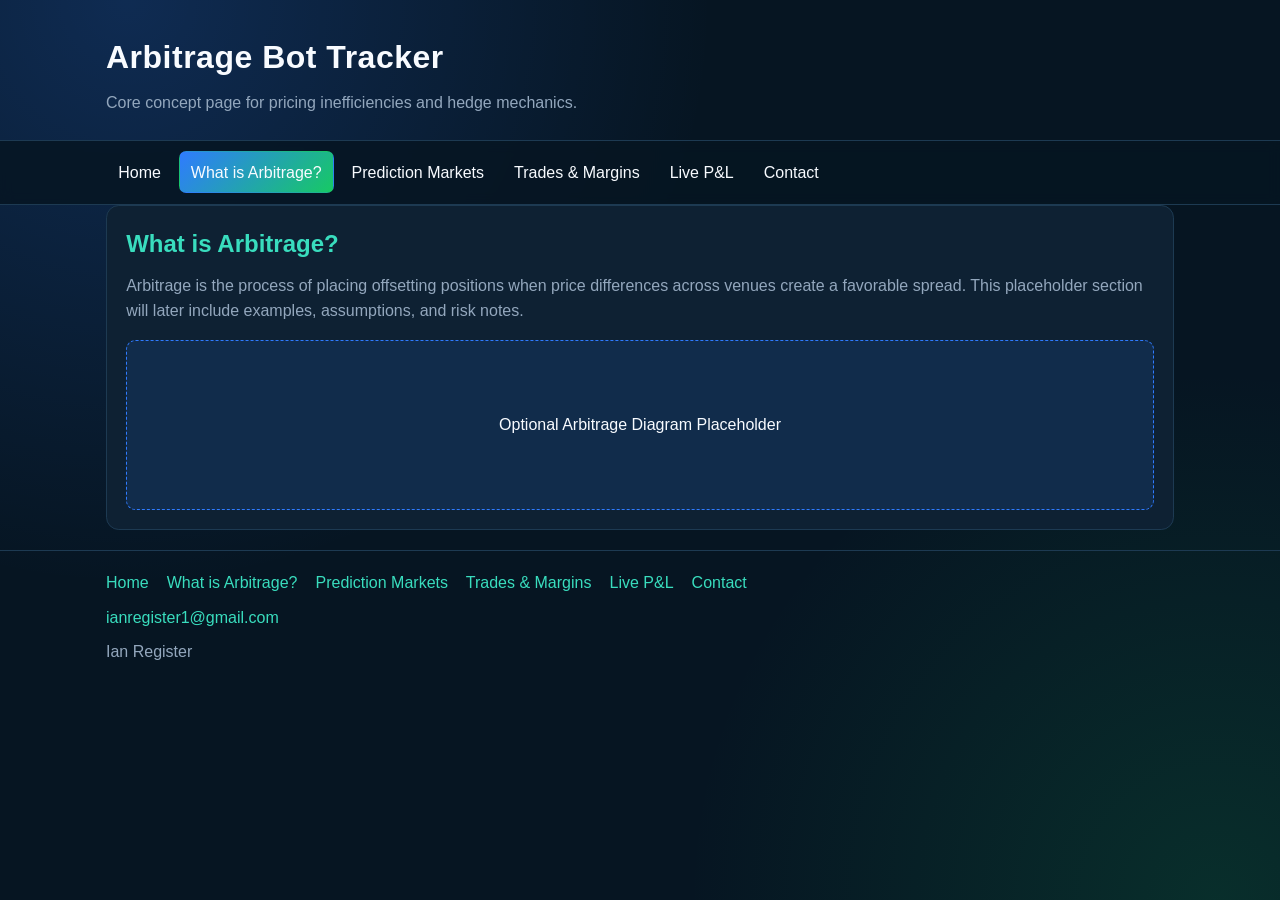
==== arbitrage.html @ f2597ae1 "CIS300 Project Update 1 scaffold" ====
<!DOCTYPE html>
<html lang="en">
<head>
  <meta charset="UTF-8">
  <meta name="viewport" content="width=device-width, initial-scale=1.0">
  <title>Arbitrage Bot Tracker | What is Arbitrage?</title>
  <link rel="stylesheet" href="styles.css">
</head>
<body>
  <header class="site-header">
    <div class="container">
      <h1>Arbitrage Bot Tracker</h1>
      <p class="tagline">Core concept page for pricing inefficiencies and hedge mechanics.</p>
    </div>
  </header>

  <nav class="site-nav" aria-label="Primary">
    <div class="container">
      <ul>
        <li><a href="index.html">Home</a></li>
        <li><a class="active" href="arbitrage.html">What is Arbitrage?</a></li>
        <li><a href="markets.html">Prediction Markets</a></li>
        <li><a href="trades.html">Trades &amp; Margins</a></li>
        <li><a href="performance.html">Live P&amp;L</a></li>
        <li><a href="contact.html">Contact</a></li>
      </ul>
    </div>
  </nav>

  <main class="container">
    <section class="panel">
      <h2>What is Arbitrage?</h2>
      <p>
        Arbitrage is the process of placing offsetting positions when price differences across venues create a
        favorable spread. This placeholder section will later include examples, assumptions, and risk notes.
      </p>
      <div class="placeholder" role="img" aria-label="Arbitrage concept visual placeholder">
        Optional Arbitrage Diagram Placeholder
      </div>
    </section>
  </main>

  <footer class="site-footer">
    <div class="container footer-content">
      <div>
        <a href="index.html">Home</a>
        <a href="arbitrage.html">What is Arbitrage?</a>
        <a href="markets.html">Prediction Markets</a>
        <a href="trades.html">Trades &amp; Margins</a>
        <a href="performance.html">Live P&amp;L</a>
        <a href="contact.html">Contact</a>
      </div>
      <p><a href="mailto:ianregister1@gmail.com">ianregister1@gmail.com</a></p>
      <p>Ian Register</p>
    </div>
  </footer>
</body>
</html>
---- styles.css ----
:root {
  --background: #061522;
  --primary: #2F7BFF;
  --secondary: #17C964;
  --accent: #39DDBE;
  --text: #F8FBFF;
  --muted-text: #93A7BD;
  --panel: #0E2133;
  --border: #1D3A52;
}

* {
  box-sizing: border-box;
  margin: 0;
  padding: 0;
}

body {
  background:
    radial-gradient(circle at 10% 0%, rgba(47, 123, 255, 0.22), transparent 40%),
    radial-gradient(circle at 95% 100%, rgba(23, 201, 100, 0.14), transparent 35%),
    var(--background);
  color: var(--text);
  font-family: "Space Grotesk", "Trebuchet MS", "Segoe UI", sans-serif;
  line-height: 1.6;
  min-height: 100vh;
}

.container {
  margin: 0 auto;
  max-width: 1100px;
  padding: 0 1rem;
  width: 100%;
}

.site-header {
  border-bottom: 1px solid var(--border);
  padding: 2rem 0 1.5rem;
}

.site-header h1 {
  font-size: 2rem;
  letter-spacing: 0.5px;
}

.tagline {
  color: var(--muted-text);
  margin-top: 0.45rem;
}

.site-nav {
  backdrop-filter: blur(6px);
  background-color: rgba(6, 21, 34, 0.86);
  border-bottom: 1px solid var(--border);
  position: sticky;
  top: 0;
  z-index: 10;
}

.site-nav ul {
  align-items: center;
  display: flex;
  flex-wrap: wrap;
  gap: 0.35rem;
  list-style: none;
  padding: 0.65rem 0;
}

.site-nav a {
  border: 1px solid transparent;
  border-radius: 0.45rem;
  color: var(--text);
  display: inline-block;
  padding: 0.45rem 0.7rem;
  text-decoration: none;
  transition: border-color 0.2s ease, background-color 0.2s ease;
}

.site-nav a:hover,
.site-nav a:focus-visible {
  background-color: rgba(47, 123, 255, 0.2);
  border-color: var(--primary);
}

.site-nav a.active {
  background: linear-gradient(135deg, var(--primary), var(--secondary));
  border-color: transparent;
  color: var(--text);
}

main {
  padding: 1.75rem 0 2.25rem;
}

.panel {
  background: var(--panel);
  border: 1px solid var(--border);
  border-radius: 0.8rem;
  margin-bottom: 1.2rem;
  padding: 1.2rem;
}

.panel h2 {
  color: var(--accent);
  margin-bottom: 0.6rem;
}

.panel p {
  color: var(--muted-text);
}

.placeholder {
  align-items: center;
  background-color: rgba(47, 123, 255, 0.12);
  border: 1px dashed var(--primary);
  border-radius: 0.6rem;
  color: var(--text);
  display: flex;
  justify-content: center;
  margin-top: 1rem;
  min-height: 170px;
  padding: 1rem;
  text-align: center;
}

.placeholder.large {
  min-height: 260px;
}

.card-grid {
  display: grid;
  gap: 1rem;
  grid-template-columns: repeat(auto-fit, minmax(210px, 1fr));
  margin-top: 1rem;
}

.card {
  background: rgba(14, 33, 51, 0.68);
  border: 1px solid var(--border);
  border-radius: 0.7rem;
  padding: 1rem;
}

.card h3 {
  margin-bottom: 0.5rem;
}

.text-link {
  color: var(--accent);
  display: inline-block;
  margin-top: 0.7rem;
  text-decoration: none;
}

.text-link:hover,
.text-link:focus-visible {
  text-decoration: underline;
}

.contact-form {
  display: grid;
  gap: 0.55rem;
  margin-top: 1rem;
  max-width: 640px;
}

.contact-form label {
  font-weight: 600;
  margin-top: 0.3rem;
}

.contact-form input,
.contact-form textarea {
  background: #0A1B2C;
  border: 1px solid var(--border);
  border-radius: 0.45rem;
  color: var(--text);
  font: inherit;
  padding: 0.7rem;
}

.contact-form input:focus,
.contact-form textarea:focus {
  border-color: var(--accent);
  outline: 2px solid transparent;
}

.contact-form button {
  background: linear-gradient(135deg, var(--primary), var(--secondary));
  border: none;
  border-radius: 0.45rem;
  color: var(--text);
  cursor: pointer;
  font: inherit;
  font-weight: 700;
  margin-top: 0.5rem;
  padding: 0.7rem 0.9rem;
}

.contact-form button:hover,
.contact-form button:focus-visible {
  filter: brightness(1.08);
}

.site-footer {
  border-top: 1px solid var(--border);
  margin-top: 1.25rem;
  padding: 1.2rem 0 1.5rem;
}

.footer-content {
  display: grid;
  gap: 0.55rem;
}

.footer-content a {
  color: var(--accent);
  margin-right: 0.85rem;
  text-decoration: none;
}

.footer-content a:hover,
.footer-content a:focus-visible {
  text-decoration: underline;
}

.footer-content p {
  color: var(--muted-text);
}

@media (max-width: 700px) {
  .site-header h1 {
    font-size: 1.65rem;
  }

  .site-nav ul {
    gap: 0.2rem;
  }

  .site-nav a {
    font-size: 0.95rem;
  }
}
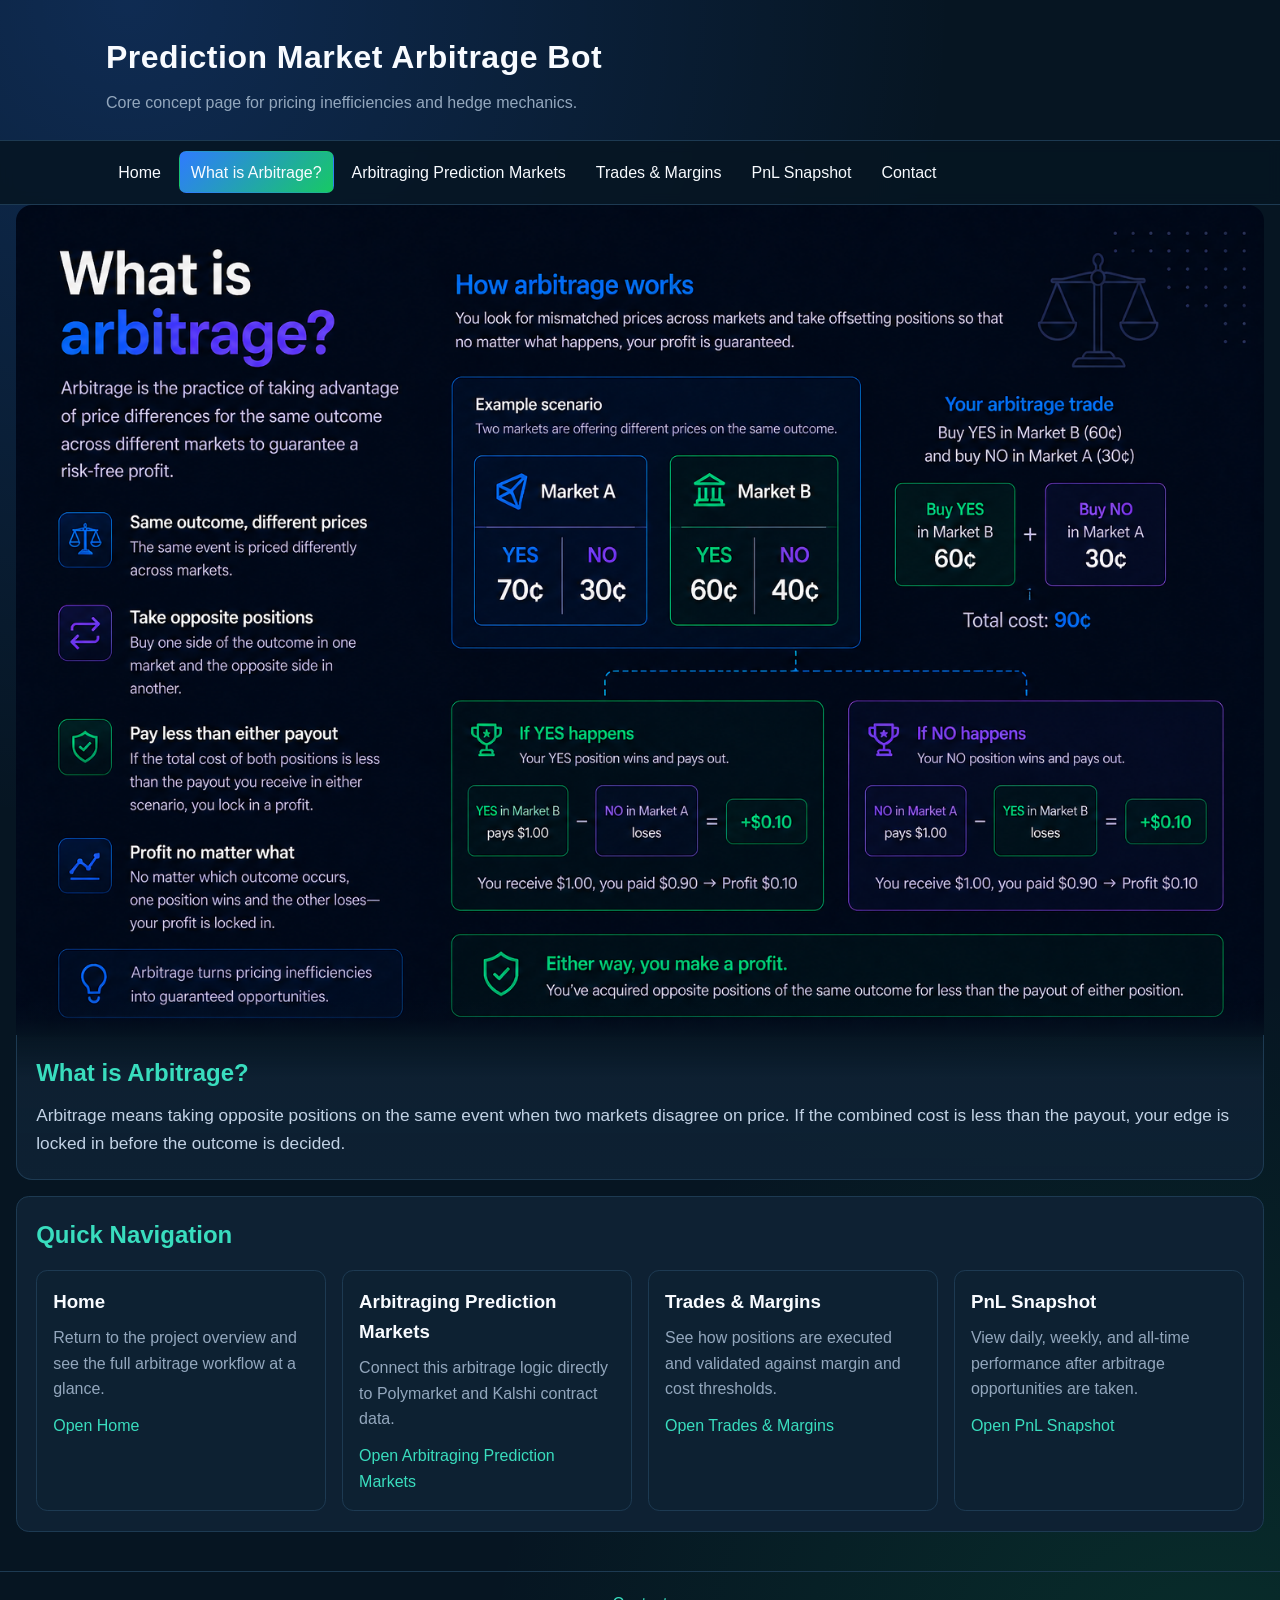
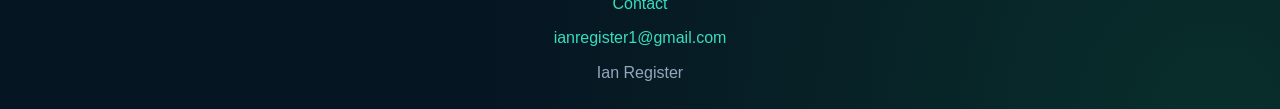
==== commit 75f88fce: "Update site layout, navigation labels, and page hero graphics" ====
--- a/arbitrage.html
+++ b/arbitrage.html
@@ -3,13 +3,13 @@
 <head>
   <meta charset="UTF-8">
   <meta name="viewport" content="width=device-width, initial-scale=1.0">
-  <title>Arbitrage Bot Tracker | What is Arbitrage?</title>
+  <title>Prediction Market Arbitrage Bot | What is Arbitrage?</title>
   <link rel="stylesheet" href="styles.css">
 </head>
 <body>
   <header class="site-header">
     <div class="container">
-      <h1>Arbitrage Bot Tracker</h1>
+      <h1>Prediction Market Arbitrage Bot</h1>
       <p class="tagline">Core concept page for pricing inefficiencies and hedge mechanics.</p>
     </div>
   </header>
@@ -19,40 +19,67 @@
       <ul>
         <li><a href="index.html">Home</a></li>
         <li><a class="active" href="arbitrage.html">What is Arbitrage?</a></li>
-        <li><a href="markets.html">Prediction Markets</a></li>
+        <li><a href="markets.html">Arbitraging Prediction Markets</a></li>
         <li><a href="trades.html">Trades &amp; Margins</a></li>
-        <li><a href="performance.html">Live P&amp;L</a></li>
+        <li><a href="performance.html">PnL Snapshot</a></li>
         <li><a href="contact.html">Contact</a></li>
       </ul>
     </div>
   </nav>
 
-  <main class="container">
-    <section class="panel">
+  <main class="container home-main">
+    <section class="hero-image reveal" aria-label="Arbitrage concept visual">
+      <img
+        src="assets/arbitrage-hero.png"
+        alt="What is arbitrage visual showing opposite positions and guaranteed profit logic."
+      >
+    </section>
+
+    <section class="home-story reveal">
       <h2>What is Arbitrage?</h2>
       <p>
-        Arbitrage is the process of placing offsetting positions when price differences across venues create a
-        favorable spread. This placeholder section will later include examples, assumptions, and risk notes.
+        Arbitrage means taking opposite positions on the same event when two markets disagree on price. If the
+        combined cost is less than the payout, your edge is locked in before the outcome is decided.
       </p>
-      <div class="placeholder" role="img" aria-label="Arbitrage concept visual placeholder">
-        Optional Arbitrage Diagram Placeholder
+    </section>
+
+    <section class="panel reveal">
+      <h2>Quick Navigation</h2>
+      <div class="card-grid">
+        <article class="card">
+          <h3>Home</h3>
+          <p>Return to the project overview and see the full arbitrage workflow at a glance.</p>
+          <a class="text-link" href="index.html">Open Home</a>
+        </article>
+        <article class="card">
+          <h3>Arbitraging Prediction Markets</h3>
+          <p>
+            Connect this arbitrage logic directly to Polymarket and Kalshi contract data.
+          </p>
+          <a class="text-link" href="markets.html">Open Arbitraging Prediction Markets</a>
+        </article>
+        <article class="card">
+          <h3>Trades &amp; Margins</h3>
+          <p>See how positions are executed and validated against margin and cost thresholds.</p>
+          <a class="text-link" href="trades.html">Open Trades &amp; Margins</a>
+        </article>
+        <article class="card">
+          <h3>PnL Snapshot</h3>
+          <p>View daily, weekly, and all-time performance after arbitrage opportunities are taken.</p>
+          <a class="text-link" href="performance.html">Open PnL Snapshot</a>
+        </article>
       </div>
     </section>
   </main>
 
   <footer class="site-footer">
     <div class="container footer-content">
-      <div>
-        <a href="index.html">Home</a>
-        <a href="arbitrage.html">What is Arbitrage?</a>
-        <a href="markets.html">Prediction Markets</a>
-        <a href="trades.html">Trades &amp; Margins</a>
-        <a href="performance.html">Live P&amp;L</a>
-        <a href="contact.html">Contact</a>
+      <div>        <a href="contact.html">Contact</a>
       </div>
       <p><a href="mailto:ianregister1@gmail.com">ianregister1@gmail.com</a></p>
       <p>Ian Register</p>
     </div>
   </footer>
+  <script src="interactions.js"></script>
 </body>
 </html>
--- a/styles.css
+++ b/styles.css
@@ -92,6 +92,80 @@
   padding: 1.75rem 0 2.25rem;
 }
 
+.home-main {
+  display: grid;
+  gap: 0;
+  max-width: 1280px;
+}
+
+.hero-image {
+  border-radius: 1rem 1rem 0 0;
+  overflow: hidden;
+  position: relative;
+}
+
+.hero-image img {
+  display: block;
+  height: auto;
+  width: 100%;
+}
+
+.hero-image::after {
+  background: linear-gradient(
+    180deg,
+    rgba(6, 21, 34, 0) 0%,
+    rgba(6, 21, 34, 0) 62%,
+    rgba(6, 21, 34, 0.22) 82%,
+    rgba(6, 21, 34, 0.9) 100%
+  );
+  bottom: 0;
+  content: "";
+  height: 12%;
+  left: 0;
+  pointer-events: none;
+  position: absolute;
+  width: 100%;
+}
+
+.home-story {
+  background: linear-gradient(180deg, rgba(6, 21, 34, 0.15) 0%, rgba(14, 33, 51, 0.9) 30%, rgba(14, 33, 51, 0.95) 100%);
+  border: 1px solid var(--border);
+  border-top: none;
+  border-radius: 0 0 1rem 1rem;
+  margin-bottom: 1rem;
+  margin-top: -2px;
+  padding: 1.2rem 1.2rem 1.35rem;
+}
+
+.home-story h2 {
+  color: var(--accent);
+  margin-bottom: 0.6rem;
+}
+
+.home-story p {
+  color: #c2d2e5;
+  font-size: 1.08rem;
+}
+
+.js-enabled .reveal {
+  opacity: 0;
+  transform: translateY(26px) scale(0.985);
+  transition: opacity 0.6s ease, transform 0.72s cubic-bezier(0.22, 1, 0.36, 1);
+}
+
+.js-enabled .reveal.in-view {
+  opacity: 1;
+  transform: translateY(0) scale(1);
+}
+
+.js-enabled .reveal.stagger-1 {
+  transition-delay: 0.08s;
+}
+
+.js-enabled .reveal.stagger-2 {
+  transition-delay: 0.16s;
+}
+
 .panel {
   background: var(--panel);
   border: 1px solid var(--border);
@@ -211,11 +285,20 @@
 .footer-content {
   display: grid;
   gap: 0.55rem;
+  justify-items: center;
+  text-align: center;
+}
+
+.footer-content > div {
+  align-items: center;
+  display: flex;
+  flex-wrap: wrap;
+  gap: 0.85rem;
+  justify-content: center;
 }
 
 .footer-content a {
   color: var(--accent);
-  margin-right: 0.85rem;
   text-decoration: none;
 }
 
@@ -240,4 +323,17 @@
   .site-nav a {
     font-size: 0.95rem;
   }
-}
+
+  .hero-image {
+    border-radius: 0.75rem 0.75rem 0 0;
+  }
+
+  .home-story {
+    border-radius: 0 0 0.75rem 0.75rem;
+    padding: 1rem;
+  }
+
+  .home-story p {
+    font-size: 1rem;
+  }
+}
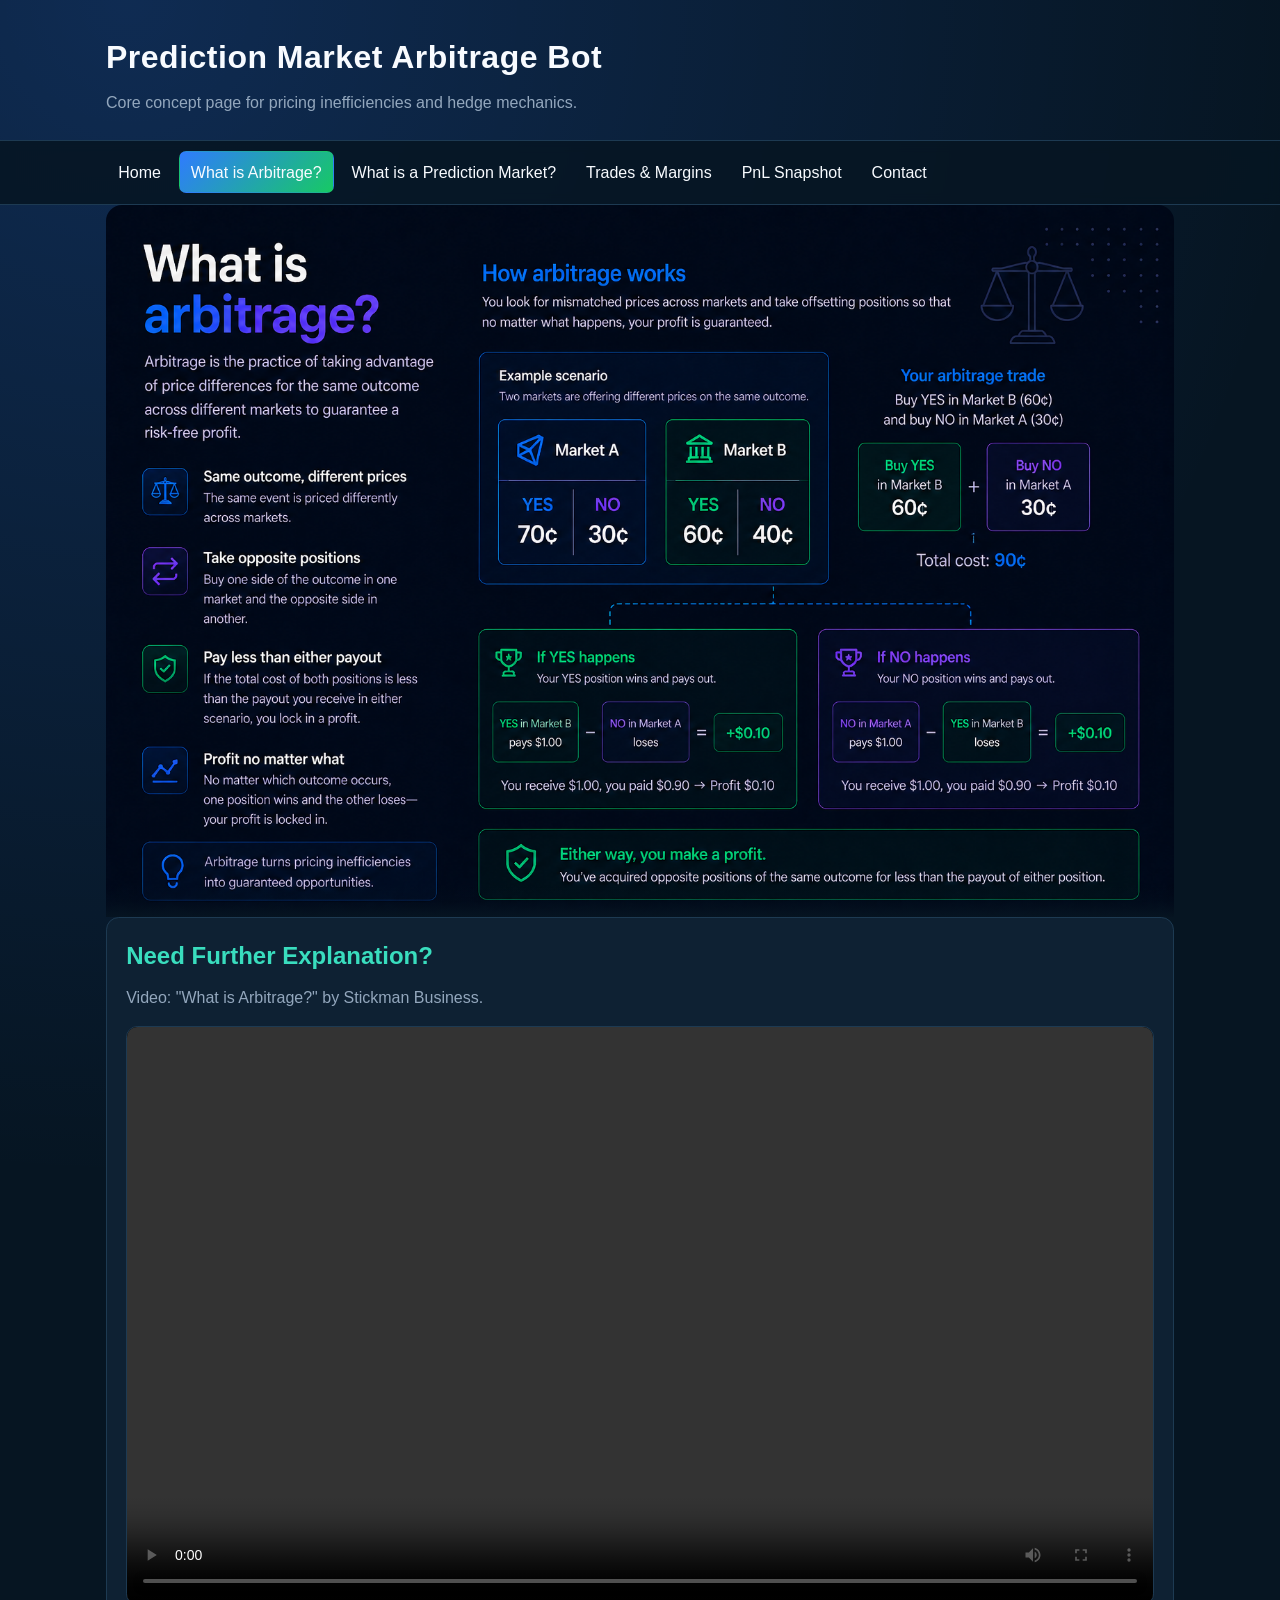
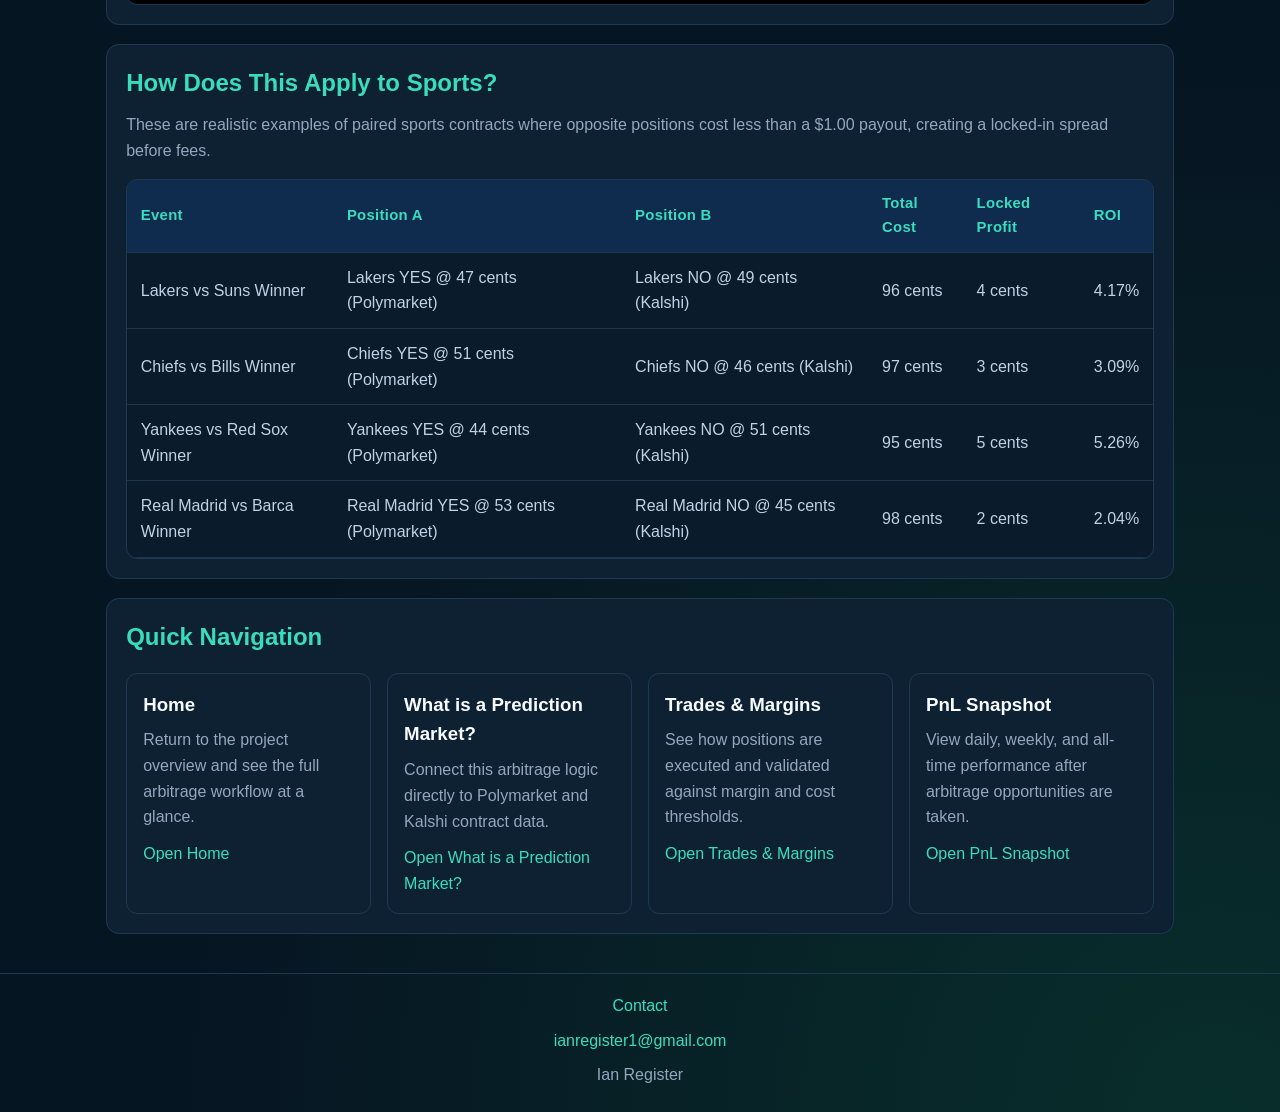
==== commit 5871b9bd: "Finalize CIS300 project website pages and assets" ====
--- a/arbitrage.html
+++ b/arbitrage.html
@@ -19,7 +19,7 @@
       <ul>
         <li><a href="index.html">Home</a></li>
         <li><a class="active" href="arbitrage.html">What is Arbitrage?</a></li>
-        <li><a href="markets.html">Arbitraging Prediction Markets</a></li>
+        <li><a href="markets.html">What is a Prediction Market?</a></li>
         <li><a href="trades.html">Trades &amp; Margins</a></li>
         <li><a href="performance.html">PnL Snapshot</a></li>
         <li><a href="contact.html">Contact</a></li>
@@ -35,12 +35,71 @@
       >
     </section>
 
-    <section class="home-story reveal">
-      <h2>What is Arbitrage?</h2>
+    <section class="panel reveal">
+      <h2>Need Further Explanation?</h2>
+      <p>Video: "What is Arbitrage?" by Stickman Business.</p>
+      <div class="video-wrap">
+        <video class="lesson-video" controls preload="metadata">
+          <source src="assets/arbitrage-explainer.mp4" type="video/mp4">
+          Your browser does not support the video tag.
+        </video>
+      </div>
+    </section>
+
+    <section class="panel reveal">
+      <h2>How Does This Apply to Sports?</h2>
       <p>
-        Arbitrage means taking opposite positions on the same event when two markets disagree on price. If the
-        combined cost is less than the payout, your edge is locked in before the outcome is decided.
+        These are realistic examples of paired sports contracts where opposite positions cost less than a $1.00 payout,
+        creating a locked-in spread before fees.
       </p>
+      <div class="table-wrap">
+        <table class="data-table">
+          <thead>
+            <tr>
+              <th scope="col">Event</th>
+              <th scope="col">Position A</th>
+              <th scope="col">Position B</th>
+              <th scope="col">Total Cost</th>
+              <th scope="col">Locked Profit</th>
+              <th scope="col">ROI</th>
+            </tr>
+          </thead>
+          <tbody>
+            <tr>
+              <td>Lakers vs Suns Winner</td>
+              <td>Lakers YES @ 47 cents (Polymarket)</td>
+              <td>Lakers NO @ 49 cents (Kalshi)</td>
+              <td>96 cents</td>
+              <td>4 cents</td>
+              <td>4.17%</td>
+            </tr>
+            <tr>
+              <td>Chiefs vs Bills Winner</td>
+              <td>Chiefs YES @ 51 cents (Polymarket)</td>
+              <td>Chiefs NO @ 46 cents (Kalshi)</td>
+              <td>97 cents</td>
+              <td>3 cents</td>
+              <td>3.09%</td>
+            </tr>
+            <tr>
+              <td>Yankees vs Red Sox Winner</td>
+              <td>Yankees YES @ 44 cents (Polymarket)</td>
+              <td>Yankees NO @ 51 cents (Kalshi)</td>
+              <td>95 cents</td>
+              <td>5 cents</td>
+              <td>5.26%</td>
+            </tr>
+            <tr>
+              <td>Real Madrid vs Barca Winner</td>
+              <td>Real Madrid YES @ 53 cents (Polymarket)</td>
+              <td>Real Madrid NO @ 45 cents (Kalshi)</td>
+              <td>98 cents</td>
+              <td>2 cents</td>
+              <td>2.04%</td>
+            </tr>
+          </tbody>
+        </table>
+      </div>
     </section>
 
     <section class="panel reveal">
@@ -52,11 +111,11 @@
           <a class="text-link" href="index.html">Open Home</a>
         </article>
         <article class="card">
-          <h3>Arbitraging Prediction Markets</h3>
+          <h3>What is a Prediction Market?</h3>
           <p>
             Connect this arbitrage logic directly to Polymarket and Kalshi contract data.
           </p>
-          <a class="text-link" href="markets.html">Open Arbitraging Prediction Markets</a>
+          <a class="text-link" href="markets.html">Open What is a Prediction Market?</a>
         </article>
         <article class="card">
           <h3>Trades &amp; Margins</h3>
@@ -83,3 +142,4 @@
   <script src="interactions.js"></script>
 </body>
 </html>
+
--- a/styles.css
+++ b/styles.css
@@ -95,7 +95,7 @@
 .home-main {
   display: grid;
   gap: 0;
-  max-width: 1280px;
+  max-width: 1100px;
 }
 
 .hero-image {
@@ -147,6 +147,65 @@
   font-size: 1.08rem;
 }
 
+.video-wrap {
+  margin-top: 1rem;
+  overflow: hidden;
+  border: 1px solid var(--border);
+  border-radius: 0.7rem;
+  background: #050f18;
+  aspect-ratio: 16 / 9;
+}
+
+.video-wrap iframe {
+  width: 100%;
+  height: 100%;
+  border: 0;
+  display: block;
+}
+
+.video-wrap .lesson-video {
+  width: 100%;
+  height: 100%;
+  display: block;
+  background: #000;
+}
+
+.table-wrap {
+  margin-top: 1rem;
+  overflow-x: auto;
+  border: 1px solid var(--border);
+  border-radius: 0.7rem;
+  background: rgba(10, 27, 44, 0.9);
+}
+
+.data-table {
+  width: 100%;
+  border-collapse: collapse;
+  min-width: 720px;
+}
+
+.data-table th,
+.data-table td {
+  text-align: left;
+  padding: 0.75rem 0.85rem;
+  border-bottom: 1px solid rgba(29, 58, 82, 0.9);
+}
+
+.data-table th {
+  background: rgba(47, 123, 255, 0.16);
+  color: var(--accent);
+  font-size: 0.93rem;
+  letter-spacing: 0.3px;
+}
+
+.data-table td {
+  color: #c2d2e5;
+}
+
+.data-table tbody tr:hover {
+  background: rgba(47, 123, 255, 0.09);
+}
+
 .js-enabled .reveal {
   opacity: 0;
   transform: translateY(26px) scale(0.985);
@@ -231,26 +290,73 @@
   text-decoration: underline;
 }
 
+.contact-main {
+  max-width: 1100px;
+}
+
+.contact-hero {
+  position: relative;
+  border-radius: 1rem;
+  overflow: hidden;
+  margin-bottom: 1.2rem;
+}
+
+.contact-hero::after {
+  display: none;
+}
+
+.contact-hero img {
+  display: block;
+  width: 100%;
+  height: auto;
+}
+
+.contact-form-shell {
+  position: absolute;
+  top: 5%;
+  right: 2.8%;
+  bottom: 5%;
+  width: 51%;
+  min-width: 0;
+  background: #041738;
+  border: 1px solid rgba(57, 221, 190, 0.5);
+  border-radius: 1rem;
+  box-shadow: 0 18px 36px rgba(0, 0, 0, 0.4);
+  padding: 0.9rem 1rem;
+  display: flex;
+  flex-direction: column;
+  overflow: auto;
+}
+
+.contact-form-shell h2 {
+  color: var(--text);
+  font-size: clamp(1.55rem, 2.3vw, 2.1rem);
+  margin-bottom: 0.2rem;
+}
+
 .contact-form {
-  display: grid;
-  gap: 0.55rem;
-  margin-top: 1rem;
-  max-width: 640px;
+  display: flex;
+  flex-direction: column;
+  gap: 0.4rem;
+  margin-top: 0.45rem;
+  max-width: 100%;
+  flex: 1;
+  min-height: 0;
 }
 
 .contact-form label {
   font-weight: 600;
-  margin-top: 0.3rem;
+  margin-top: 0.12rem;
 }
 
 .contact-form input,
 .contact-form textarea {
-  background: #0A1B2C;
-  border: 1px solid var(--border);
+  background: rgba(6, 19, 39, 0.85);
+  border: 1px solid rgba(47, 123, 255, 0.38);
   border-radius: 0.45rem;
   color: var(--text);
   font: inherit;
-  padding: 0.7rem;
+  padding: 0.55rem 0.65rem;
 }
 
 .contact-form input:focus,
@@ -259,8 +365,13 @@
   outline: 2px solid transparent;
 }
 
+.contact-form textarea {
+  min-height: 0;
+  flex: 1;
+}
+
 .contact-form button {
-  background: linear-gradient(135deg, var(--primary), var(--secondary));
+  background: linear-gradient(135deg, #0954db, #632cff);
   border: none;
   border-radius: 0.45rem;
   color: var(--text);
@@ -274,6 +385,20 @@
 .contact-form button:hover,
 .contact-form button:focus-visible {
   filter: brightness(1.08);
+}
+
+.status-text {
+  color: var(--muted-text);
+  font-size: 0.92rem;
+  margin-top: 0.5rem;
+}
+
+.status-text.success {
+  color: var(--secondary);
+}
+
+.status-text.error {
+  color: #ff8f8f;
 }
 
 .site-footer {
@@ -336,4 +461,25 @@
   .home-story p {
     font-size: 1rem;
   }
-}
+
+  .data-table {
+    min-width: 620px;
+  }
+
+  .contact-hero {
+    border-radius: 0.75rem;
+  }
+
+  .contact-form-shell {
+    position: static;
+    min-width: 0;
+    max-width: none;
+    width: auto;
+    margin: 0.8rem;
+    padding: 0.95rem;
+  }
+
+  .contact-form-shell h2 {
+    font-size: 1.5rem;
+  }
+}
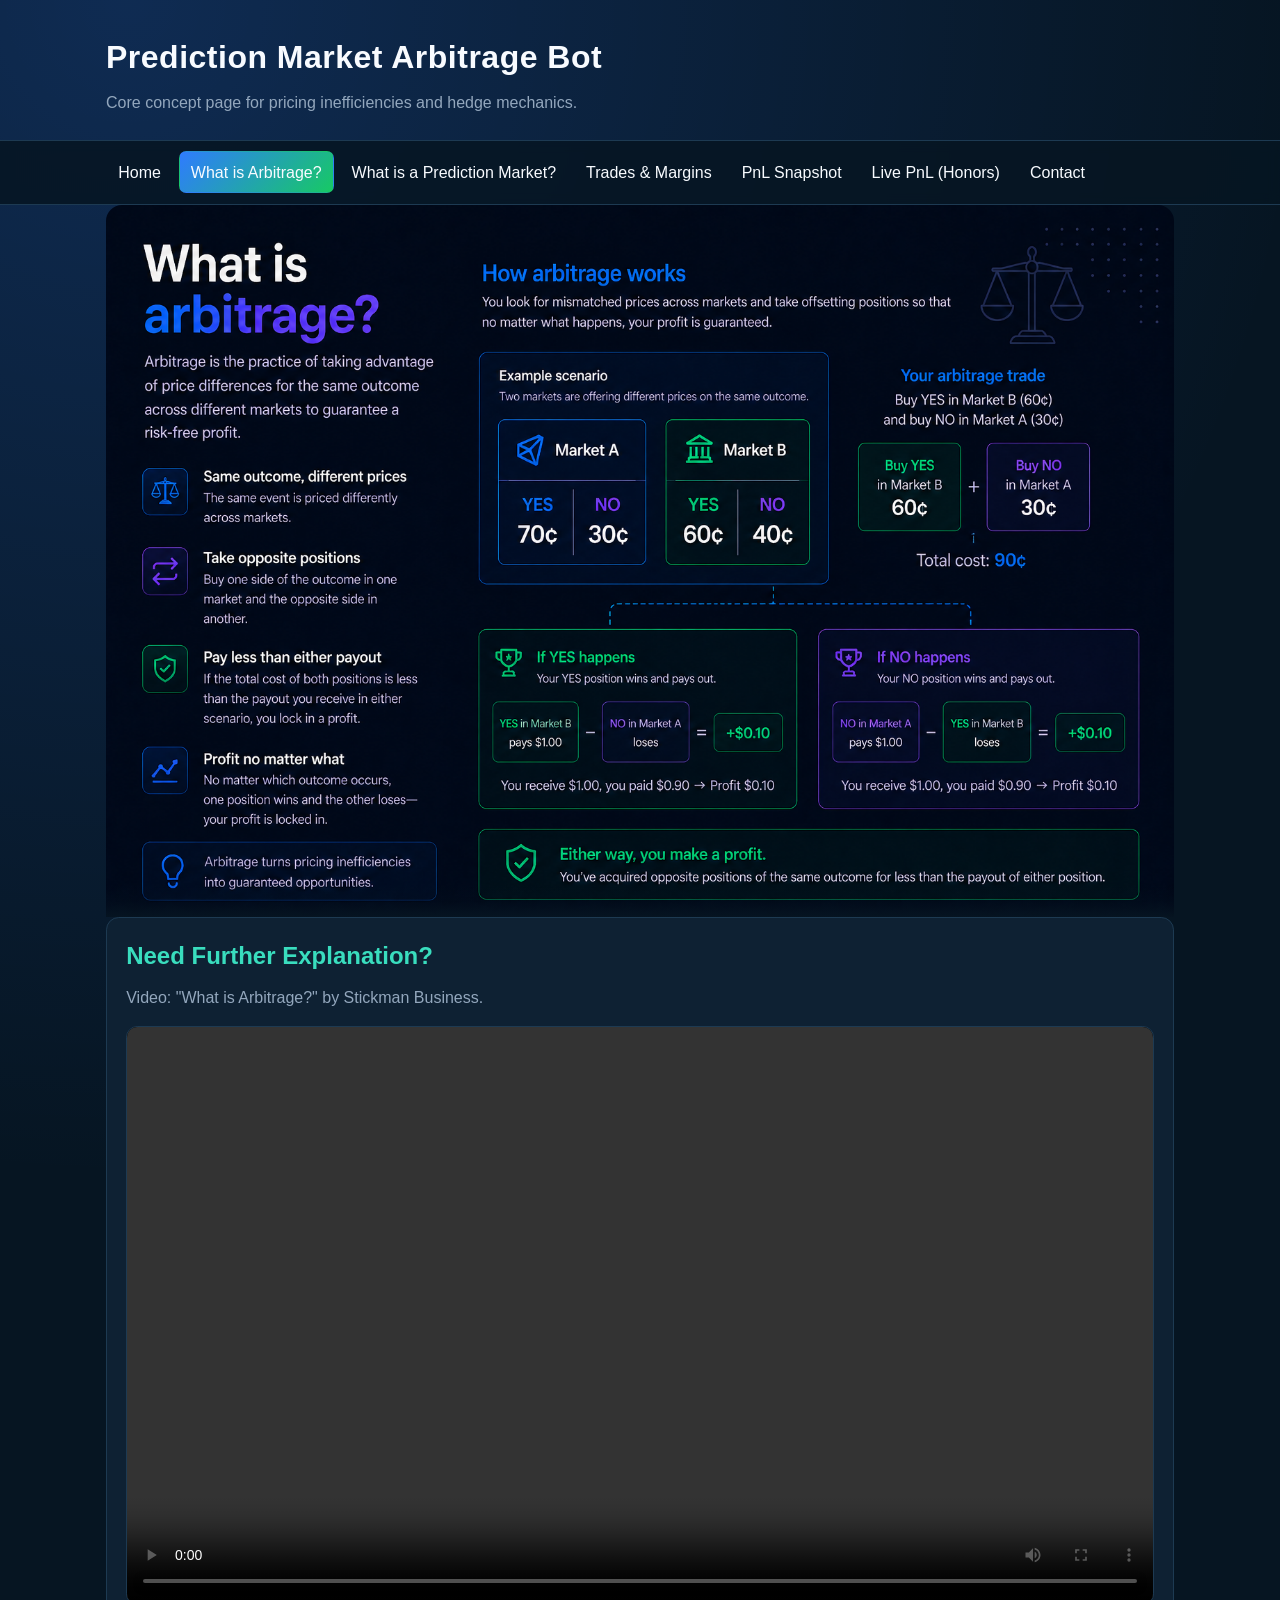
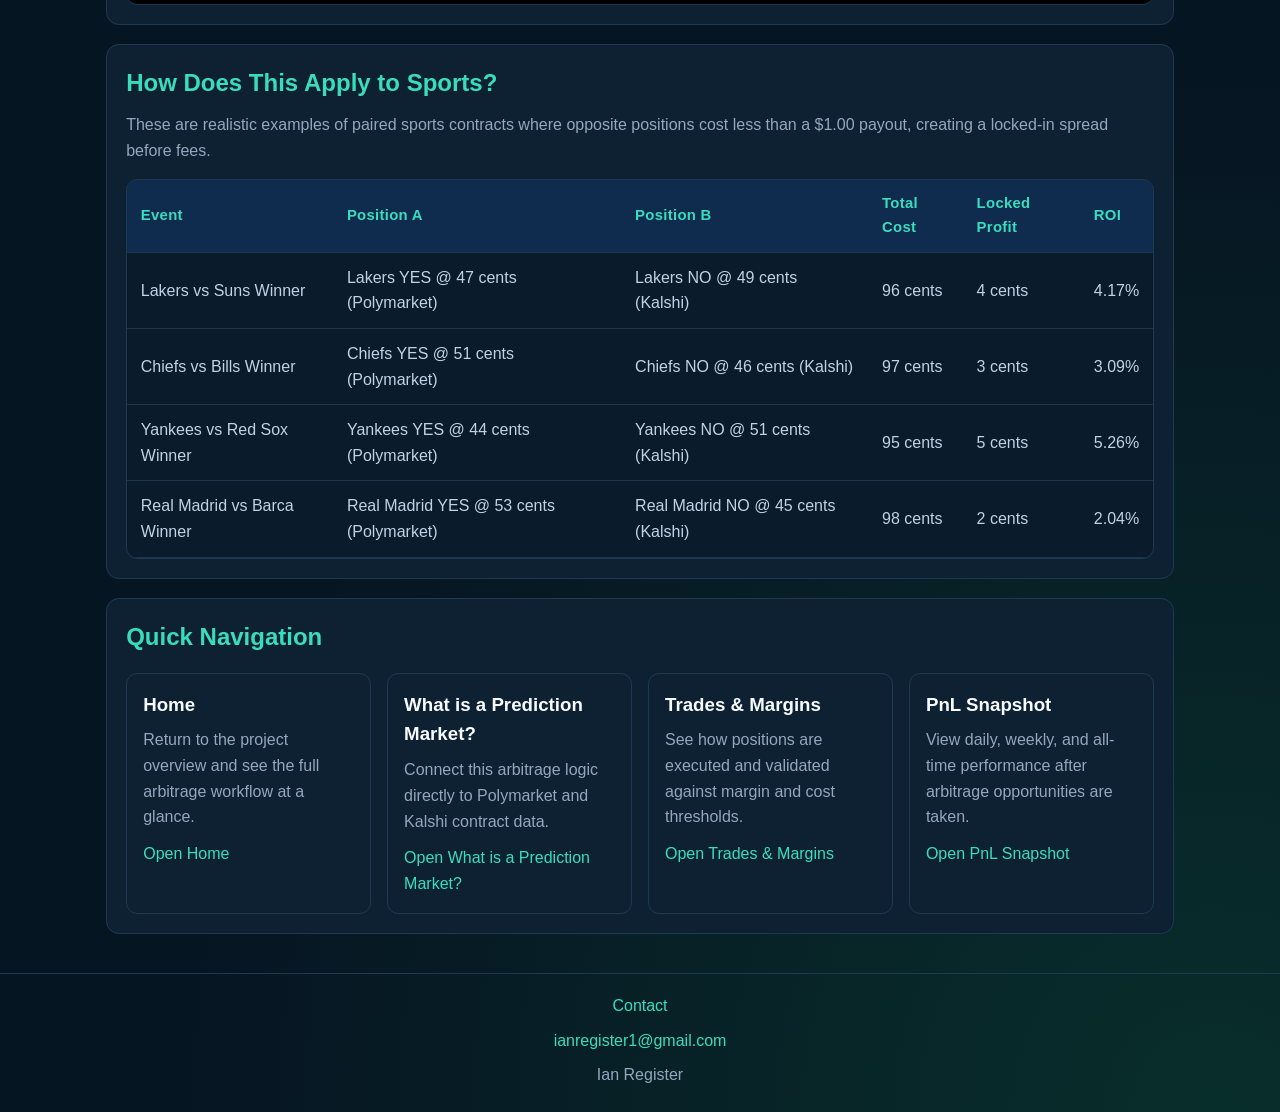
==== commit ad6f3f18: "Add honors backend with live PnL tracking (CSV API + chart)" ====
--- a/arbitrage.html
+++ b/arbitrage.html
@@ -22,6 +22,7 @@
         <li><a href="markets.html">What is a Prediction Market?</a></li>
         <li><a href="trades.html">Trades &amp; Margins</a></li>
         <li><a href="performance.html">PnL Snapshot</a></li>
+        <li><a href="live-pnl-honors.html">Live PnL (Honors)</a></li>
         <li><a href="contact.html">Contact</a></li>
       </ul>
     </div>
--- a/styles.css
+++ b/styles.css
@@ -204,6 +204,43 @@
 
 .data-table tbody tr:hover {
   background: rgba(47, 123, 255, 0.09);
+}
+
+.chart-controls {
+  display: flex;
+  flex-wrap: wrap;
+  gap: 0.55rem;
+  margin-top: 0.75rem;
+}
+
+.chart-btn {
+  background: rgba(6, 21, 34, 0.78);
+  border: 1px solid var(--border);
+  border-radius: 0.45rem;
+  color: var(--text);
+  cursor: pointer;
+  font: inherit;
+  font-weight: 700;
+  padding: 0.38rem 0.72rem;
+}
+
+.chart-btn:hover,
+.chart-btn:focus-visible {
+  border-color: var(--accent);
+}
+
+.chart-btn.active {
+  background: linear-gradient(135deg, var(--primary), var(--secondary));
+  border-color: transparent;
+}
+
+.chart-canvas-wrap {
+  margin-top: 0.9rem;
+  height: clamp(320px, 54vh, 520px);
+  border: 1px solid var(--border);
+  border-radius: 0.75rem;
+  background: rgba(10, 27, 44, 0.82);
+  padding: 0.7rem;
 }
 
 .js-enabled .reveal {
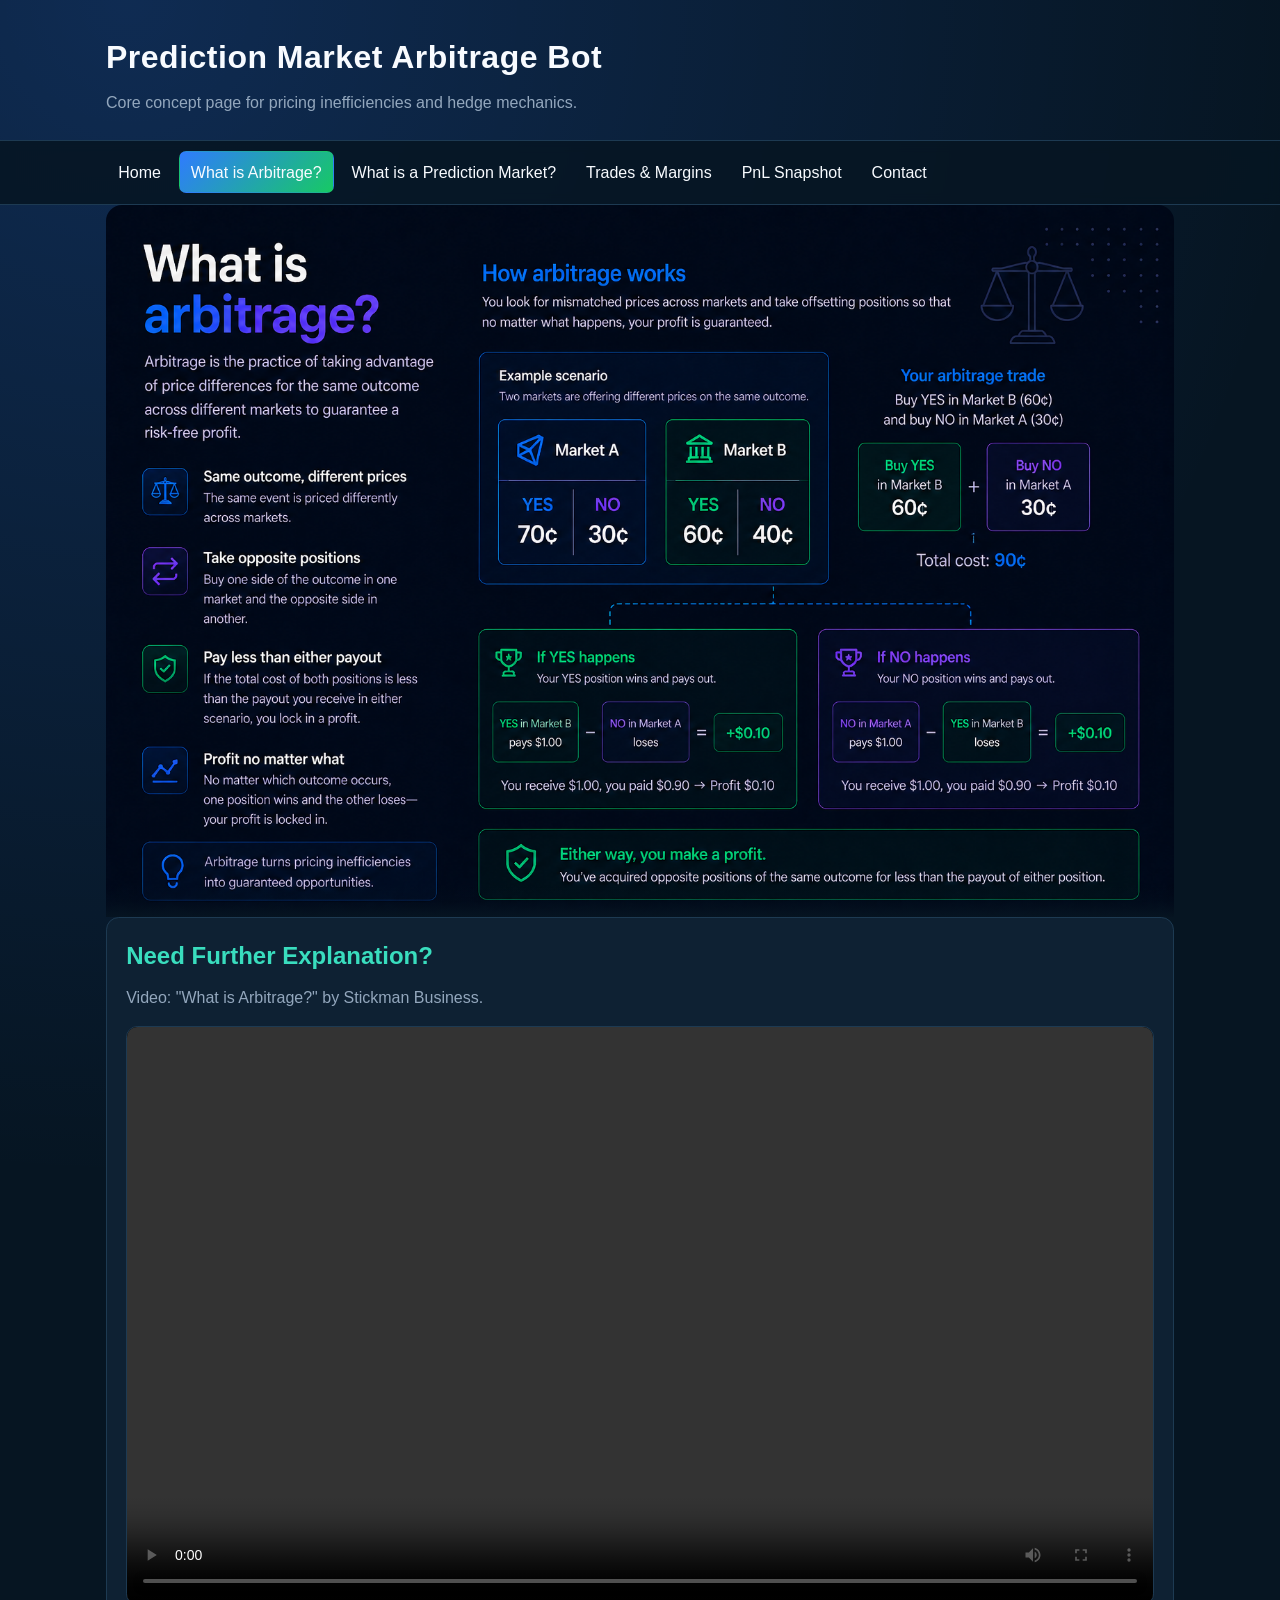
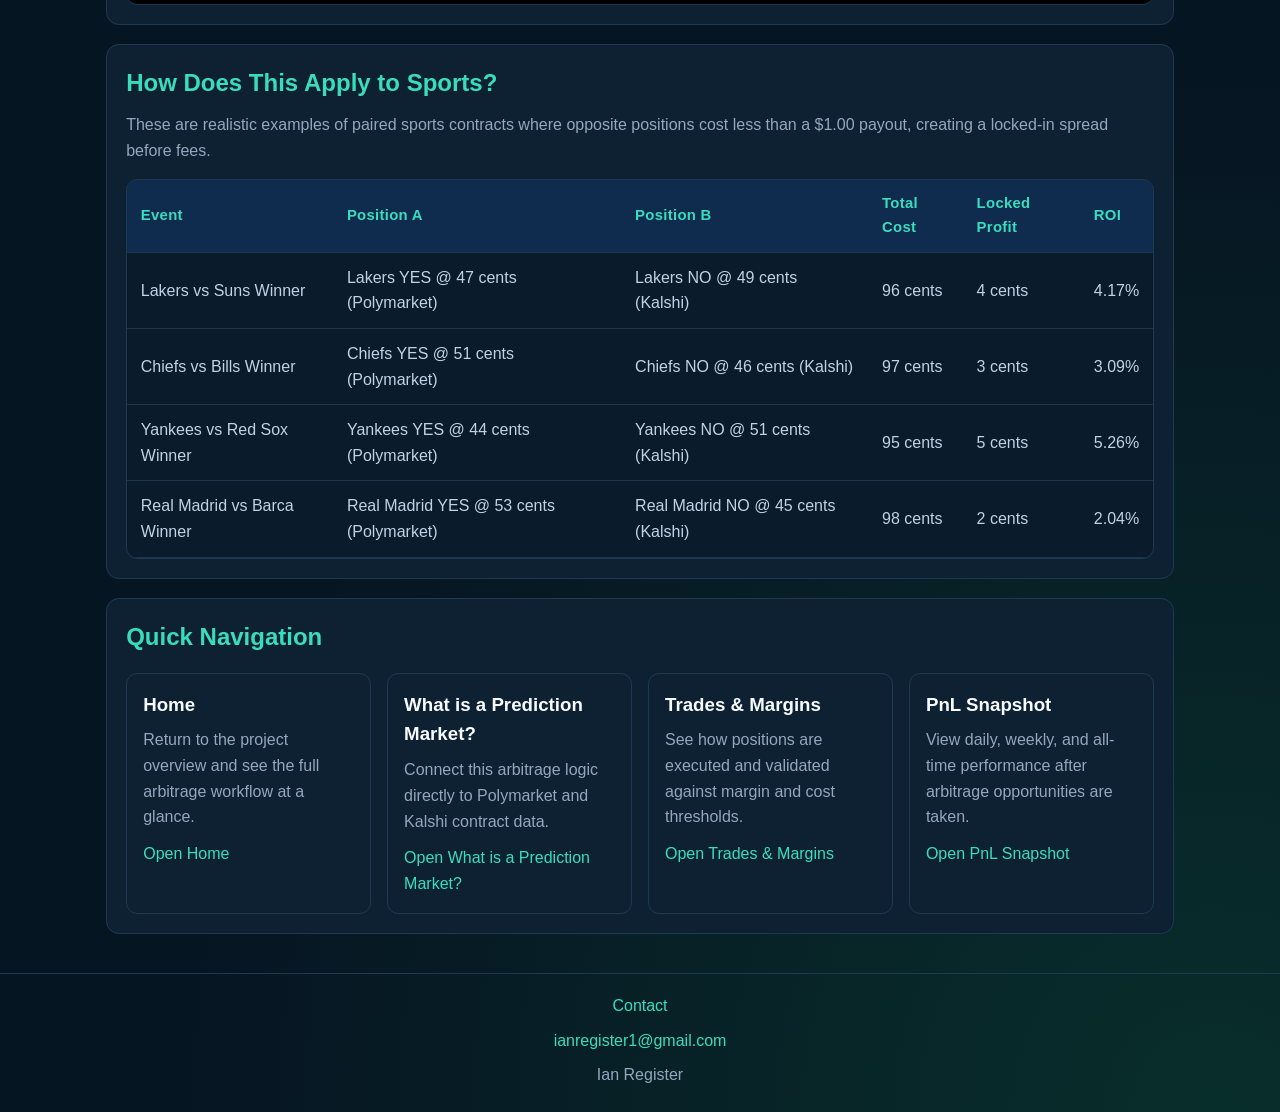
==== commit 0c547ae6: "Add Google Analytics gtag snippet to all HTML pages" ====
--- a/arbitrage.html
+++ b/arbitrage.html
@@ -1,6 +1,15 @@
 <!DOCTYPE html>
 <html lang="en">
 <head>
+<!-- Google tag (gtag.js) -->
+<script async src="https://www.googletagmanager.com/gtag/js?id=G-SM33YDMN8Y"></script>
+<script>
+  window.dataLayer = window.dataLayer || [];
+  function gtag(){dataLayer.push(arguments);}
+  gtag('js', new Date());
+
+  gtag('config', 'G-SM33YDMN8Y');
+</script>
   <meta charset="UTF-8">
   <meta name="viewport" content="width=device-width, initial-scale=1.0">
   <title>Prediction Market Arbitrage Bot | What is Arbitrage?</title>
@@ -22,7 +31,6 @@
         <li><a href="markets.html">What is a Prediction Market?</a></li>
         <li><a href="trades.html">Trades &amp; Margins</a></li>
         <li><a href="performance.html">PnL Snapshot</a></li>
-        <li><a href="live-pnl-honors.html">Live PnL (Honors)</a></li>
         <li><a href="contact.html">Contact</a></li>
       </ul>
     </div>
